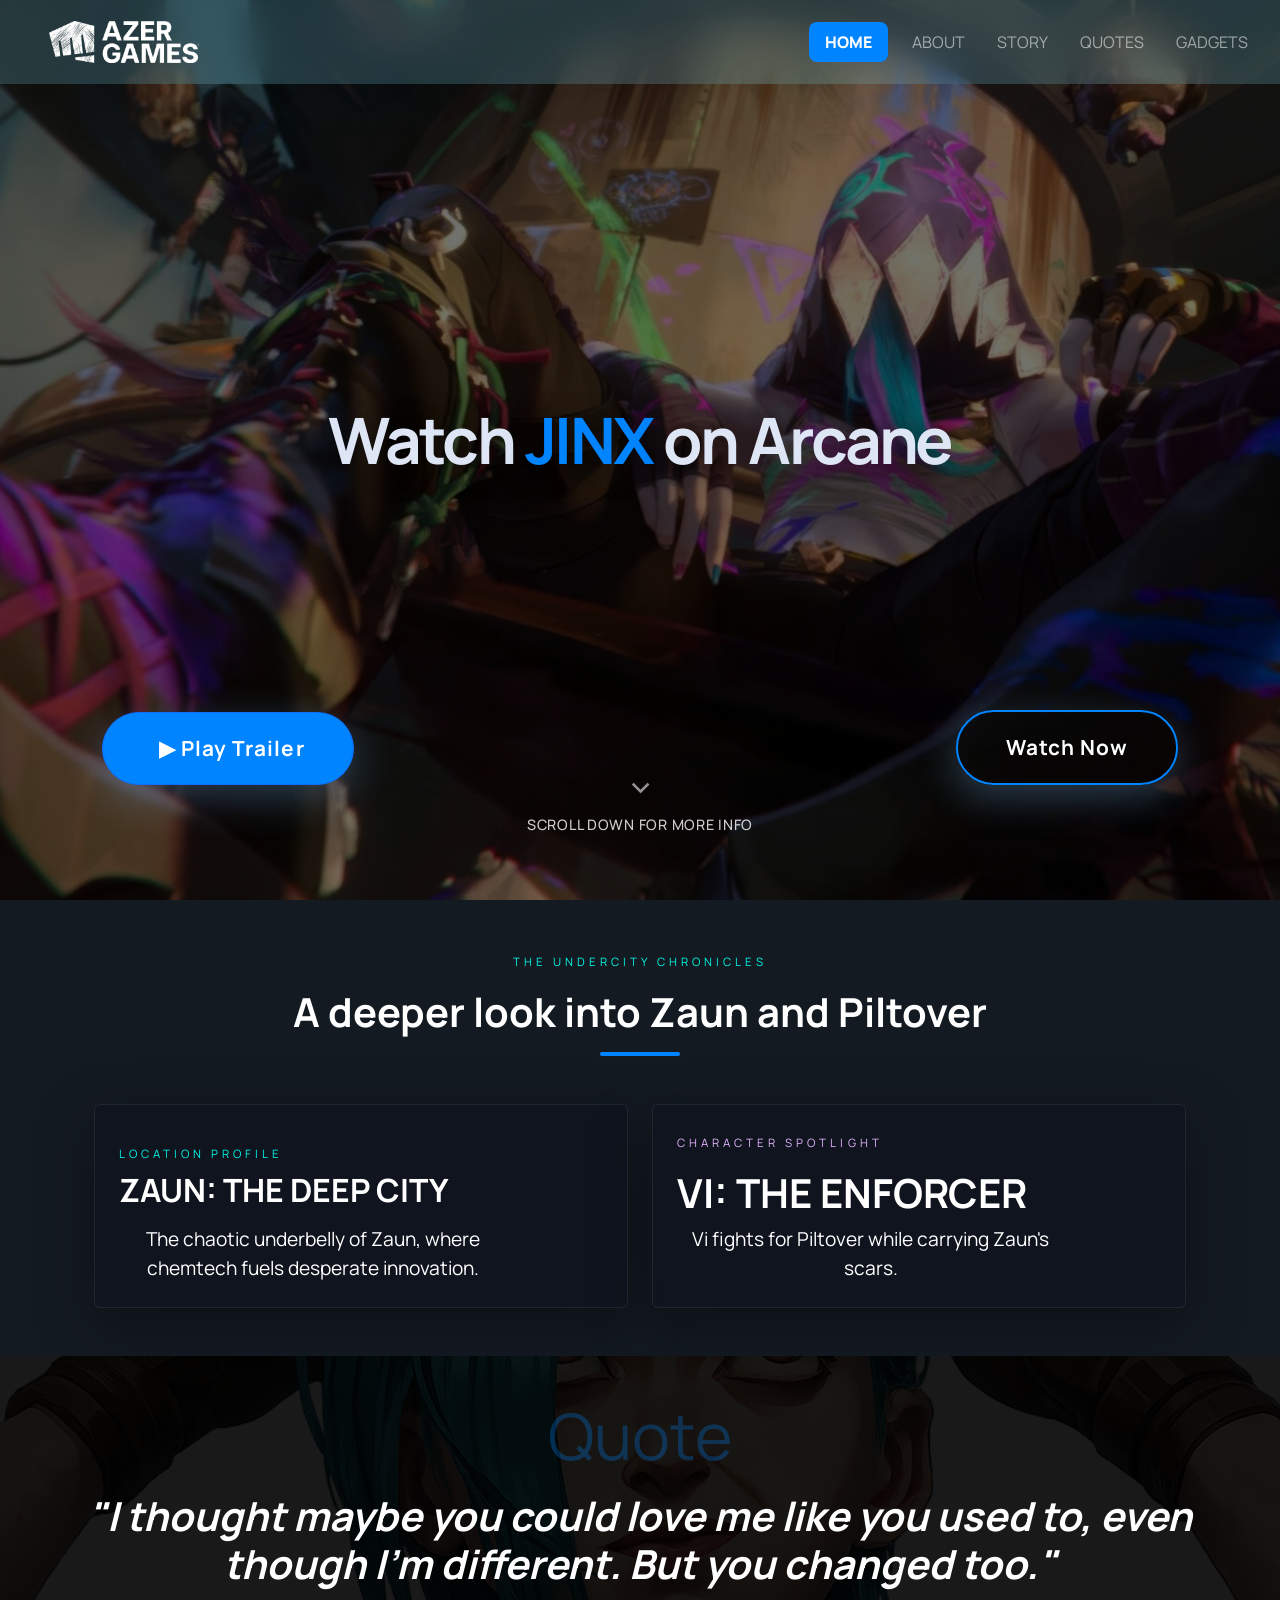
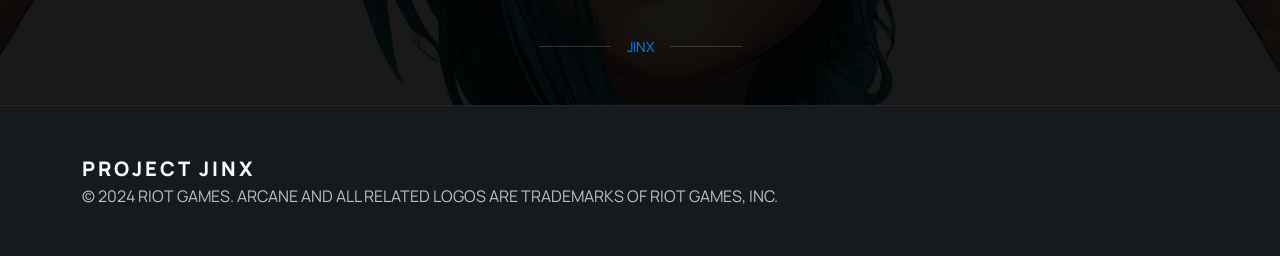
==== index.html @ 9279432e "first init website output" ====
<!DOCTYPE html>
<html lang="en">
<head>
    <meta charset="UTF-8">
    <meta name="viewport" content="width=device-width, initial-scale=1.0">
    <title>ARCANE | Project Jinx</title>
    <link rel="preconnect" href="https://fonts.googleapis.com" />
    <link rel="preconnect" href="https://fonts.gstatic.com" crossorigin />
    <link href="https://fonts.googleapis.com/css2?family=Manrope:wght@200;300;400;500;600;700;800&family=Space+Grotesk:wght@300;400;500;600;700;900&display=swap" rel="stylesheet" />
    <link href="https://fonts.googleapis.com/css2?family=Material+Symbols+Outlined:wght,FILL@100..700,0..1&display=swap" rel="stylesheet" />
    <link href="https://cdn.jsdelivr.net/npm/bootstrap@5.3.3/dist/css/bootstrap.min.css" rel="stylesheet" />
    <link rel="stylesheet" href="style.css" />
</head>
<body class="dark-theme">
    <nav class="navbar navbar-expand-lg navbar-dark fixed-top nav-gradient py-3">
        <div class="container-fluid px-4">
<a class="navbar-brand d-flex align-items-center" href="index.html">
                <img src="images/nav-icon.png" alt="Nav Icon" class="nav-icon">
            </a>
            <button class="navbar-toggler" type="button" data-bs-toggle="collapse" data-bs-target="#mainNav" aria-controls="mainNav" aria-expanded="false" aria-label="Toggle navigation">
                <span class="navbar-toggler-icon"></span>
            </button>
            <div class="collapse navbar-collapse justify-content-end" id="mainNav">
                <ul class="navbar-nav align-items-center gap-3 text-uppercase tracking-wide nav-links">
                    <li class="nav-item"><a class="nav-link active" aria-current="page" href="index.html">Home</a></li>
                    <li class="nav-item"><a class="nav-link" href="about.html">About</a></li>
                    <li class="nav-item"><a class="nav-link" href="story.html">Story</a></li>
                    <li class="nav-item"><a class="nav-link" href="quotes.html">Quotes</a></li>
                    <li class="nav-item"><a class="nav-link" href="gadgets.html">Gadgets</a></li>
                </ul>
            </div>
        </div>
    </nav>

    <main>
        <section class="hero section-hero d-flex align-items-center justify-content-center text-center overflow-hidden position-relative">
            <div class="hero-bg"></div>
            <div class="hero-overlay"></div>
            <div class="container position-relative hero-content">
                <h1 class="display-3 fw-bold hero-title mb-4">
                    Watch <span class="text-primary">JINX</span> on Arcane
                </h1>
                <div class="d-flex flex-column flex-sm-row justify-content-center align-items-center gap-3">
                    <a class="btn btn-primary btn-xl rounded-pill shadow-lg" href="https://youtu.be/sEkvAp7TKfQ" target="_blank">
                        <span class="ms-2">▶ Play Trailer</span>
                    </a>
                    <a class="btn btn-primary text-white btn-xl rounded-pill" href="https://youtu.be/sEkvAp7TKfQ" target="_blank">Watch Now</a>
                </div>
            </div>
            <div class="scroll-indicator">
                <span class="material-symbols-outlined scroll-arrow">expand_more</span>
                <p>Scroll down for more info</p>
            </div>
        </section>

        <section id="insights" class="py-5 bg-surface text-light">
            <div class="container px-4">
                <div class="mb-5 text-center">
                    <span class="eyebrow text-tertiary">The Undercity Chronicles</span>
                    <h2 class="display-6 fw-bold text-white mt-3">A deeper look into Zaun and Piltover</h2>
                    <div class="divider mx-auto mt-3"></div>
                </div>
                <div class="row g-4">
                    <div class="col-lg-6">
                        <article class="card card-glass h-100 overflow-hidden text-white">
                            <div class="card-body d-flex flex-column justify-content-end p-4">
                                <span class="eyebrow text-tertiary mb-2">Location Profile</span>
                                <h3 class="card-title display-6 fw-bold text-uppercase">Zaun: The Deep City</h3>
                                <p class="card-text">The chaotic underbelly of Zaun, where chemtech fuels desperate innovation.</p>
                            </div>
                        </article>
                    </div>
                    <div class="col-lg-6">
                        <article class="card card-glass h-100 p-4 d-flex flex-column justify-content-between">
                            <div>
                                <span class="eyebrow text-secondary">Character Spotlight</span>
                                <h3 class="display-6 fw-bold text-uppercase text-white mt-3">Vi: The Enforcer</h3>
                                <p class="card-text text-white">Vi fights for Piltover while carrying Zaun's scars.</p>
                            </div>
                        </article>
                    </div>
                </div>
            </div>
        </section>

        <section class="py-5 bg-surface-container-lowest text-center position-relative overflow-hidden">
            <div class="radial-backdrop"></div>
            <div class="container position-relative">
                <span class="material-symbols-outlined quote-icon text-primary">Quote</span>
                <p class="display-6 fw-bold text-white fst-italic mt-4 mb-5">"I thought maybe you could love me like you used to, even though I'm different. But you changed too."</p>
                <div class="d-flex justify-content-center align-items-center gap-3">
                    <span class="divider-line"></span>
                    <span class="text-uppercase fw-black text-primary small letter-spacing">Jinx</span>
                    <span class="divider-line"></span>
                </div>
            </div>
        </section>
    </main>

    <footer class="footer py-5 px-4 text-light">
        <div class="container d-flex flex-column flex-md-row justify-content-between align-items-center gap-4">
            <div>
                <div class="footer-brand">PROJECT JINX</div>
                <p class="footer-copy mb-0">© 2024 RIOT GAMES. ARCANE AND ALL RELATED LOGOS ARE TRADEMARKS OF RIOT GAMES, INC.</p>
            </div>

    </footer>

</body>
</html>
---- style.css ----
:root {
    color-scheme: dark;
    --surface: #ffffff;
    --surface-container: #141a22;
    --surface-container-lowest: #000000;
    --surface-container-high: #19202a;
    --surface-bright: #242d3a;
    --on-surface: #dee6f6;
    --on-surface-variant: #a4abba;
    --primary: #0084ff;
    --secondary: #e3b5ff;
    --tertiary: #00f7e6;
    --outline: #6e7684;
    --error: #ff716c;
}

* {
    box-sizing: border-box;
}

body {
    margin: 0;
    font-family: "Manrope", sans-serif;
    background: var(--surface);
    color: var(--on-surface);
    overflow-x: hidden;
}

.dark-theme {
    background: var(--surface);
    color: var(--on-surface);
}

.navbar {
    background: rgba(134, 227, 255, 0.2);
    backdrop-filter: blur(18px);
}


.brand-text,
.footer-brand,
.eyebrow,
.footer-link,
.text-primary,
.text-tertiary {
    font-family: "Manrope", sans-serif;
}

.nav-icon {
    width: 200px;
    height: 42px;
    border-radius: 0.35rem;
    object-fit: contain;
}

.navbar-brand {
    gap: 0;
}

.hero {
    min-height: 100vh;
    position: relative;
    padding-top: 84px;
}

.hero-bg,
.hero-overlay,
.radial-backdrop {
    position: absolute;
    inset: 0;
}

.hero-bg {
    background-image: url('images/hero-bg.png');
    background-size: cover;
    background-position: center;
}

@media (max-width: 768px) {
  .hero-video iframe {
    height: 90vh;
  }
}

.hero-overlay {
    background: rgba(0, 0, 0, 0.55);
}

.hero-content {
    z-index: 2;
    padding: 5rem 1rem;
    position: relative;
}

.hero-title {
    text-shadow: 0 4px 30px rgba(0, 0, 0, 0.55);
    letter-spacing: -0.04em;
    line-height: 1.03;
    padding-bottom: 15rem;
    padding-top:10rem;
}

.hero-buttons {
    position: absolute;
    bottom: 2rem;
    left: 50%;
    transform: translateX(-50%);
    display: flex;
    gap: 1rem;
    z-index: 3;
}

@media (max-width: 768px) {
    .hero-buttons {
        flex-direction: column;
        gap: 0.75rem;
    }
}

.hero .btn-primary:nth-of-type(1) {
    position: absolute;
    bottom: 2rem;
    left: 2rem;
    background: var(--primary);
}

.hero .btn-primary:nth-of-type(2) {
    position: absolute;
    bottom: 2rem;
    right: 2rem;
    background: transparent;
    border: 2px solid var(--primary);
    color: var(--primary);
}

.hero .btn-primary:nth-of-type(2):hover {
    background: var(--primary);
    color: var(--surface);
}

@media (max-width: 768px) {
    .hero .btn-primary:nth-of-type(1) {
        bottom: 1.5rem;
        left: 1.5rem;
    }
    .hero .btn-primary:nth-of-type(2) {
        bottom: 1.5rem;
        right: 1.5rem;
    }
}

.btn-hero {
    min-width: 220px;
}

.btn-icon {
    width: 44px;
    height: 44px;
    border-radius: 999px;
    border: 1px solid rgba(255, 255, 255, 0.12);
    background: rgba(255, 255, 255, 0.05);
}

.eyebrow {
    display: inline-block;
    font-size: 0.72rem;
    letter-spacing: 0.35em;
    text-transform: uppercase;
    color: var(--secondary);
}

.divider {
    width: 80px;
    height: 4px;
    margin: 0 auto;
    background: var(--primary);
    border-radius: 999px;
}

.card-glass {
    background: rgba(15, 20, 30, 0.88);
    border: 1px solid rgba(255, 255, 255, 0.08);
    backdrop-filter: blur(14px);
    box-shadow: 0 18px 60px rgba(0, 0, 0, 0.35);
}

.card-img,
.card-img-sm {
    background-size: cover;
    background-position: center;
}

.card-img {
    min-height: 340px;
}

.card-img-sm {
    min-height: 160px;
}

.large-card {
    filter: brightness(0.85);
}

.quote-icon {
    font-size: 4rem;
    opacity: 0.28;
}

.bg-surface {
    background: var(--surface-container);
}

.bg-surface-container-lowest {
    background-image: 
        linear-gradient(rgba(0, 0, 0, 0.9), rgba(0, 0, 0, 0.9)),
        url('images/jinx-crown.png');
    background-size: cover;
    background-position: center;
    background-repeat: no-repeat;
}

.footer {
    background: rgba(10, 14, 20, 0.95);
    border-top: 1px solid rgba(255, 255, 255, 0.06);
}

.footer-brand {
    font-size: 1.25rem;
    font-weight: 800;
    letter-spacing: 0.15em;
}

.footer-copy,
.footer-link {
    color: rgba(255, 255, 255, 0.72);
}

.nav-link.active {
    font-weight: 800;
    background: var(--primary);
    color: white !important;
    border-radius: 0.5rem;
    padding: 0.5rem 1rem !important;
}

.btn-xl {
  padding: 1.25rem 3rem !important;
  font-size: 1.3rem !important;
  min-height: 65px !important;
  font-weight: 700 !important;
  letter-spacing: 0.05em !important;
  box-shadow: 0 12px 40px rgba(123, 191, 255, 0.3) !important;
}

.btn-xl:hover {
  transform: translateY(-3px) !important;
  box-shadow: 0 20px 60px rgba(123, 191, 255, 0.4) !important;
}
.nav-link:hover {
    color: var(--primary);
}
.footer-link:hover {
    color: var(--primary);
    text-decoration: none;
}


.icon-button {
    width: 46px;
    height: 46px;
    display: inline-flex;
    align-items: center;
    justify-content: center;
    border-radius: 0.9rem;
    background: rgba(255, 255, 255, 0.04);
    border: 1px solid rgba(255, 255, 255, 0.1);
    color: var(--on-surface);
    transition: border-color 0.25s ease, color 0.25s ease;
}

/* Gadgets Page Styles */
.gadgets-hero-bg {
    background-image: url('images/arcane-bridge.jpg');
    background-size: cover;
    background-position: center;
}

.weapon-carousel-wrapper {
    position: relative;
    max-width: 100%;
    overflow: hidden;
}

.carousel-container {
    position: relative;
    width: 100%;
    height: 600px;
    overflow: hidden;
}

.carousel-track {
    display: flex;
    height: 100%;
    transition: transform 0.5s cubic-bezier(0.25, 0.46, 0.45, 0.94);
    width: 400%;
}

.weapon-slide {
    width: 25%;
    height: 100%;
    display: flex;
    align-items: center;
    justify-content: center;
    padding: 2rem 1rem;
    box-sizing: border-box;
}

#slide1:checked ~ .carousel-container .carousel-track {
    transform: translateX(0);
}

#slide2:checked ~ .carousel-container .carousel-track {
    transform: translateX(-25%);
}

#slide3:checked ~ .carousel-container .carousel-track {
    transform: translateX(-50%);
}

#slide4:checked ~ .carousel-container .carousel-track {
    transform: translateX(-75%);
}

.carousel-radio {
    display: none;
}

.weapon-card {
    width: 100%;
    max-width: 400px;
    height: 100%;
    display: flex;
    flex-direction: column;
    align-items: center;
    justify-content: center;
}

.card-img {
    width: 280px;
    height: 280px;
    border-radius: 50%;
    border: 4px solid rgba(255,255,255,0.2);
    backdrop-filter: blur(10px);
    margin-bottom: 1.5rem;
}

.card-title {
    font-size: 2rem;
    margin-bottom: 1rem;
}

.card-text {
    font-size: 1.2rem;
    text-align: center;
    max-width: 80%;
}

.carousel-btn {
    position: absolute;
    top: 50%;
    transform: translateY(-50%);
    width: 60px;
    height: 60px;
    border-radius: 50%;
    background: rgba(0,0,0,0.6);
    backdrop-filter: blur(20px);
    border: 2px solid rgba(255,255,255,0.3);
    display: flex;
    align-items: center;
    justify-content: center;
    cursor: pointer;
    color: white;
    font-size: 28px;
    z-index: 20;
    transition: all 0.3s ease;
    box-shadow: 0 8px 32px rgba(0,0,0,0.3);
}

.carousel-btn:hover {
    background: var(--primary);
    border-color: var(--primary);
    transform: translateY(-50%) scale(1.1);
    box-shadow: 0 12px 40px rgba(0,132,255,0.4);
}

.carousel-prev {
    left: 20px;
}

.carousel-next {
    right: 20px;
}

@media (max-width: 768px) {
    .carousel-container {
        height: 400px;
    }
    
    .card-img {
        width: 220px;
        height: 220px;
    }
    
    .card-title {
        font-size: 1.5rem;
    }
    
    .carousel-btn {
        width: 50px;
        height: 50px;
        font-size: 24px;
    }
}

.icon-button:hover {
    border-color: var(--primary);
    color: var(--primary);
}

.divider-line {
    width: 4.5rem;
    height: 1px;
    background: rgba(255, 255, 255, 0.18);
}

.radial-backdrop {
    opacity: 0.9;
    pointer-events: none;
}

.text-primary {
    color: var(--primary) !important;
}

.text-secondary {
    color: var(--secondary) !important;
}

.text-tertiary {
    color: var(--tertiary) !important;
}

@media (max-width: 767px) {
    .hero-title {
        font-size: 2.5rem;
    }
}

@media (max-width: 576px) {
    .navbar-nav {
        text-align: right;
    }
}

.scroll-indicator {
    position: absolute;
    bottom: 3rem;
    left: 50%;
    transform: translateX(-50%);
    display: flex;
    flex-direction: column;
    align-items: center;
    gap: 0.5rem;
    color: rgba(255,255,255,0.8);
    font-size: 0.9rem;
    font-weight: 500;
    text-transform: uppercase;
    letter-spacing: 0.05em;
    animation: bounce 2s infinite;
    z-index: 3;
    pointer-events: none;
}

.scroll-arrow {
    font-size: 2.2rem;
    opacity: 0.7;
}

@keyframes bounce {
    0%, 20%, 50%, 80%, 100% { transform: translateX(-50%) translateY(0); }
    40% { transform: translateX(-50%) translateY(-12px); }
    60% { transform: translateX(-50%) translateY(-6px); }
}
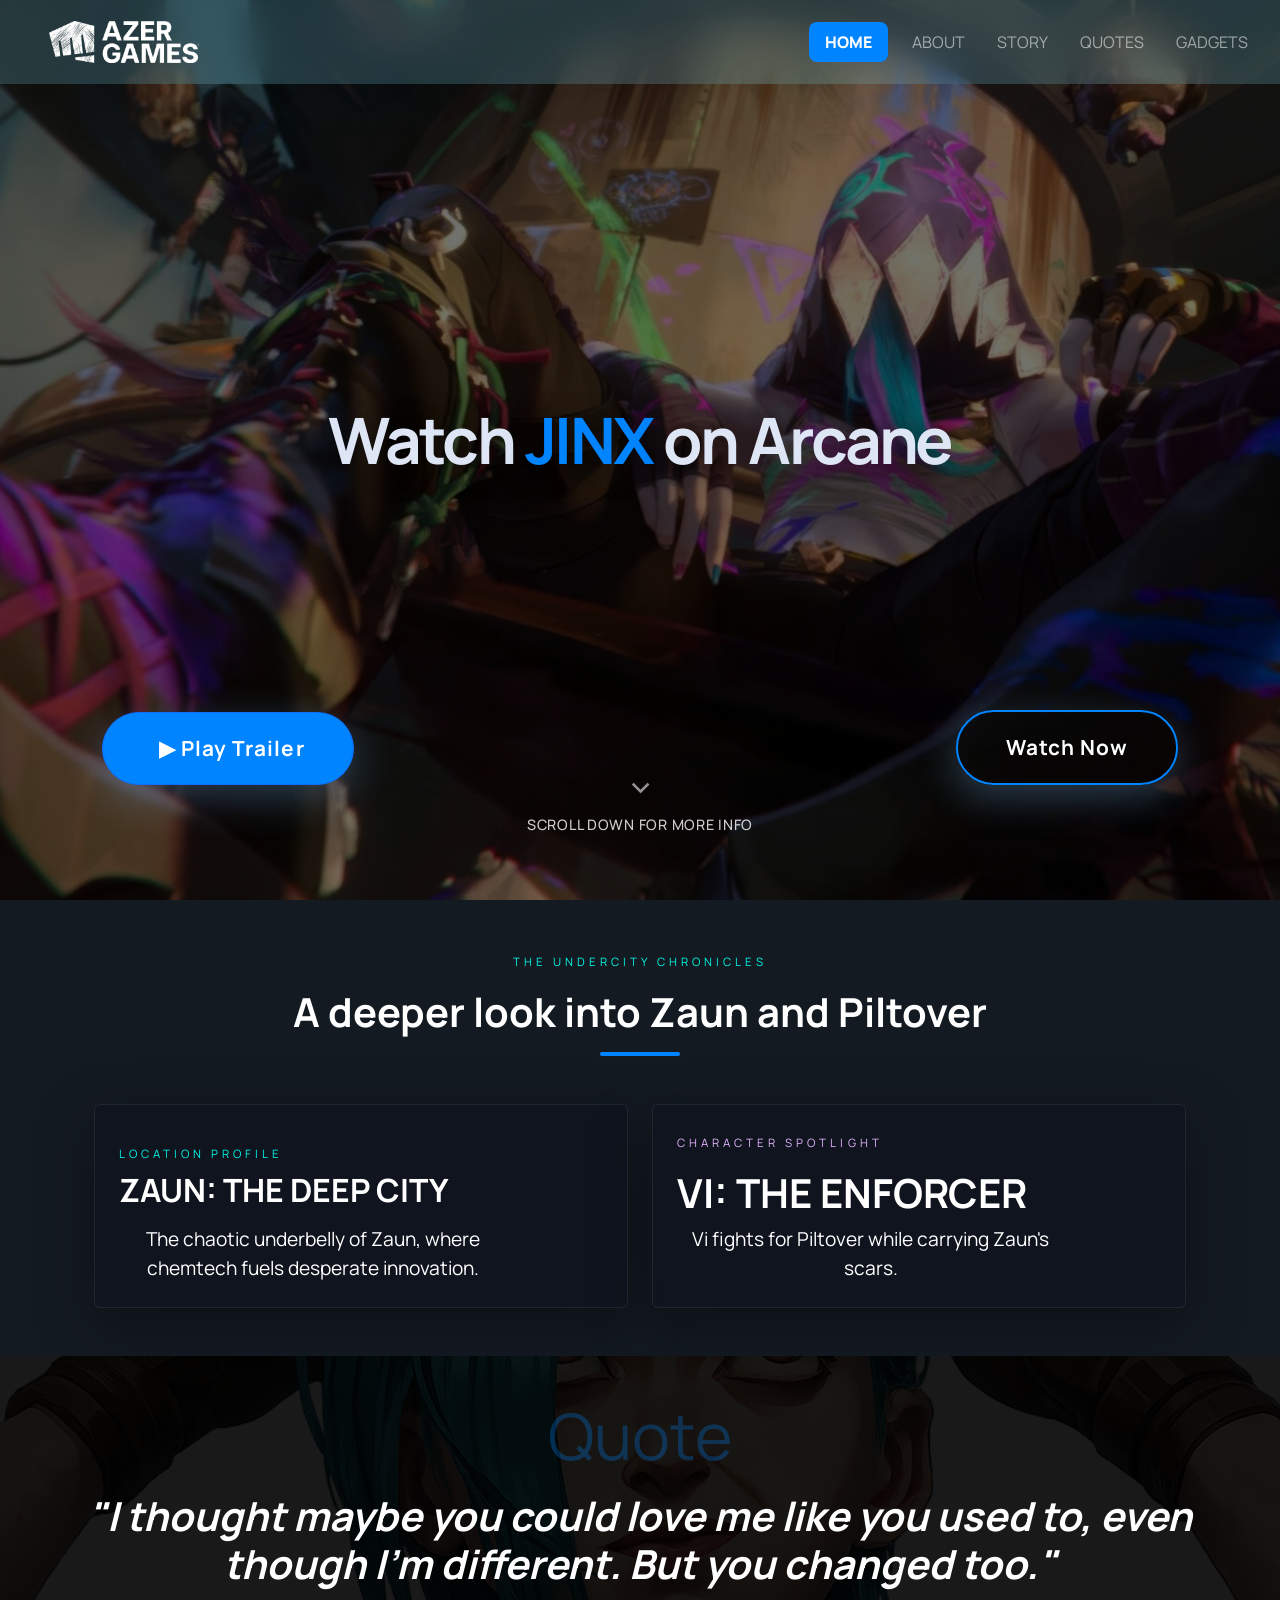
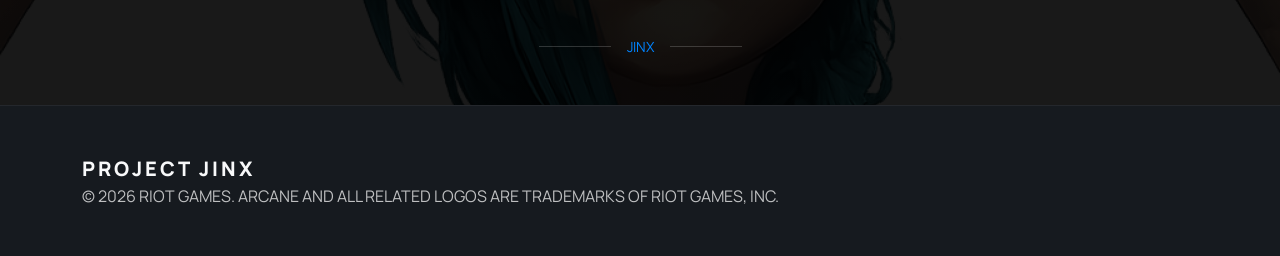
==== commit f0ee760b: "Update index.html" ====
--- a/index.html
+++ b/index.html
@@ -101,7 +101,7 @@
         <div class="container d-flex flex-column flex-md-row justify-content-between align-items-center gap-4">
             <div>
                 <div class="footer-brand">PROJECT JINX</div>
-                <p class="footer-copy mb-0">© 2024 RIOT GAMES. ARCANE AND ALL RELATED LOGOS ARE TRADEMARKS OF RIOT GAMES, INC.</p>
+                <p class="footer-copy mb-0">© 2026 RIOT GAMES. ARCANE AND ALL RELATED LOGOS ARE TRADEMARKS OF RIOT GAMES, INC.</p>
             </div>
 
     </footer>
